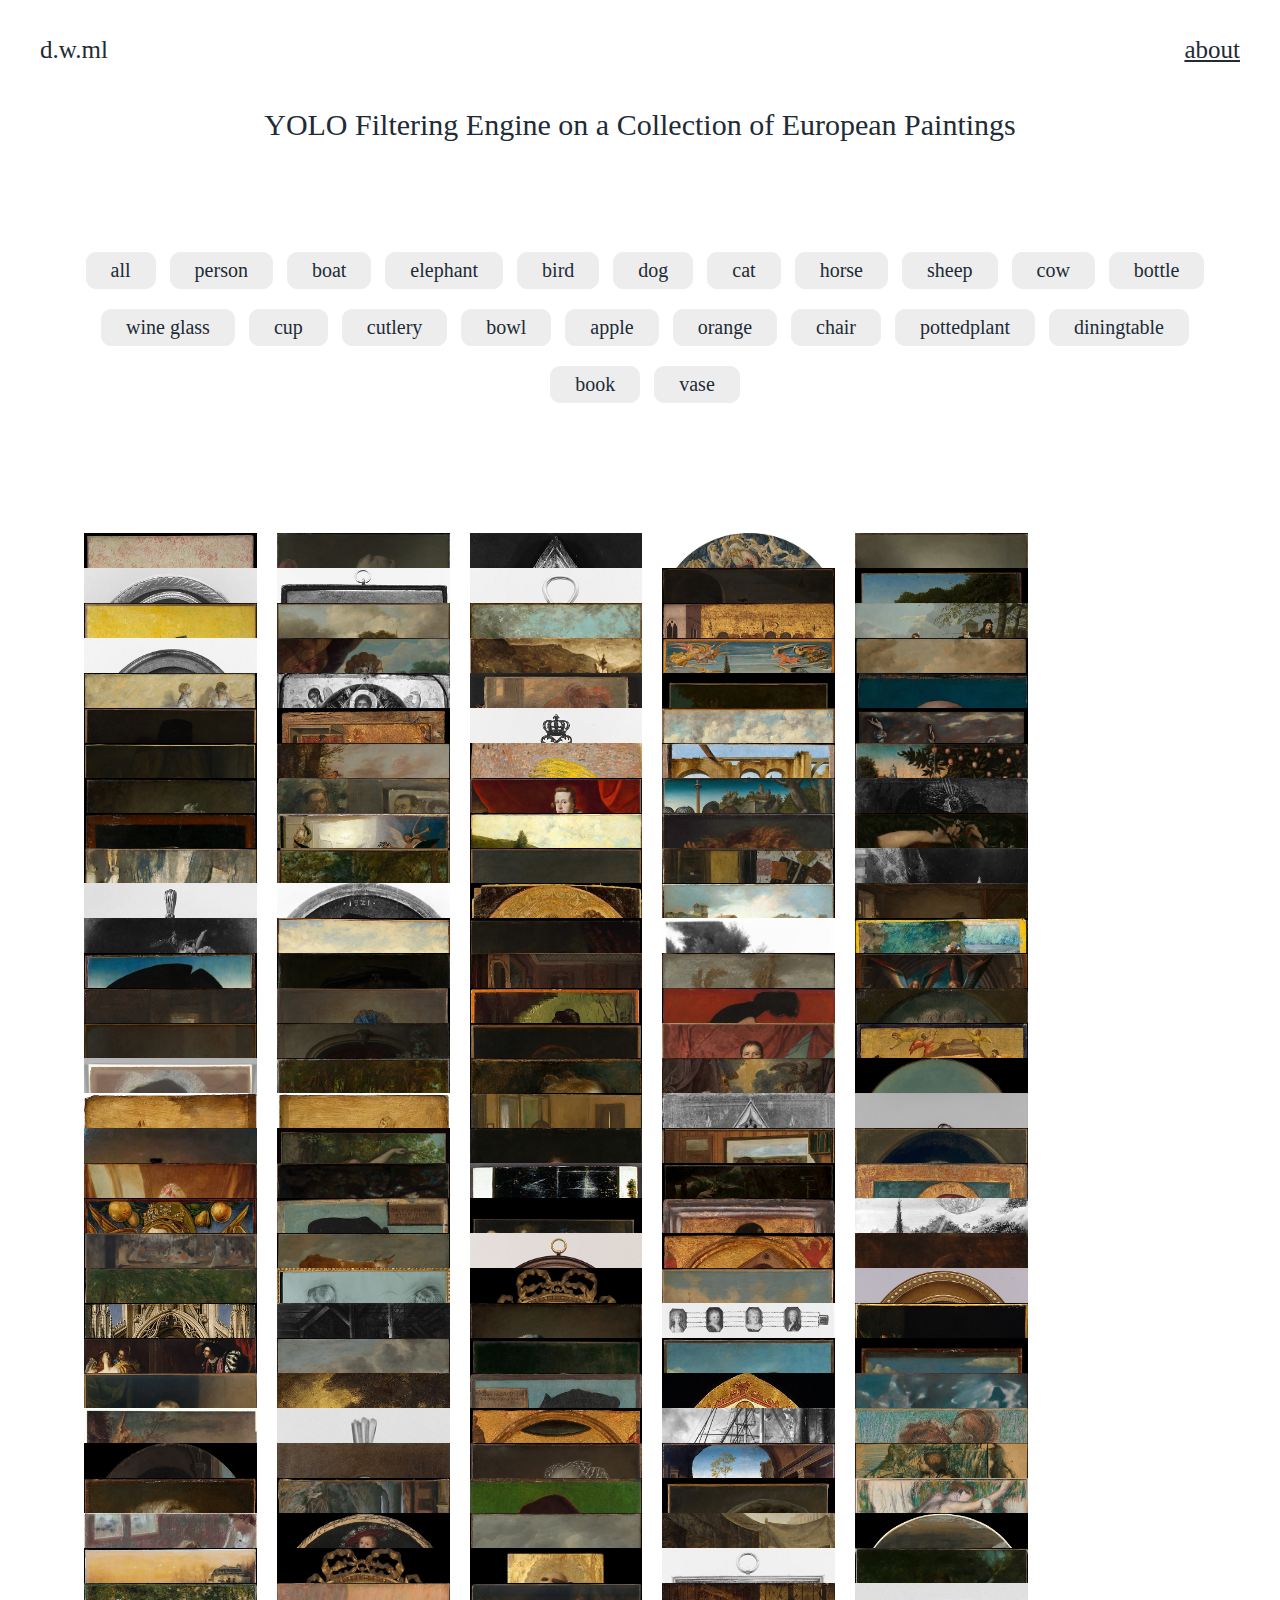
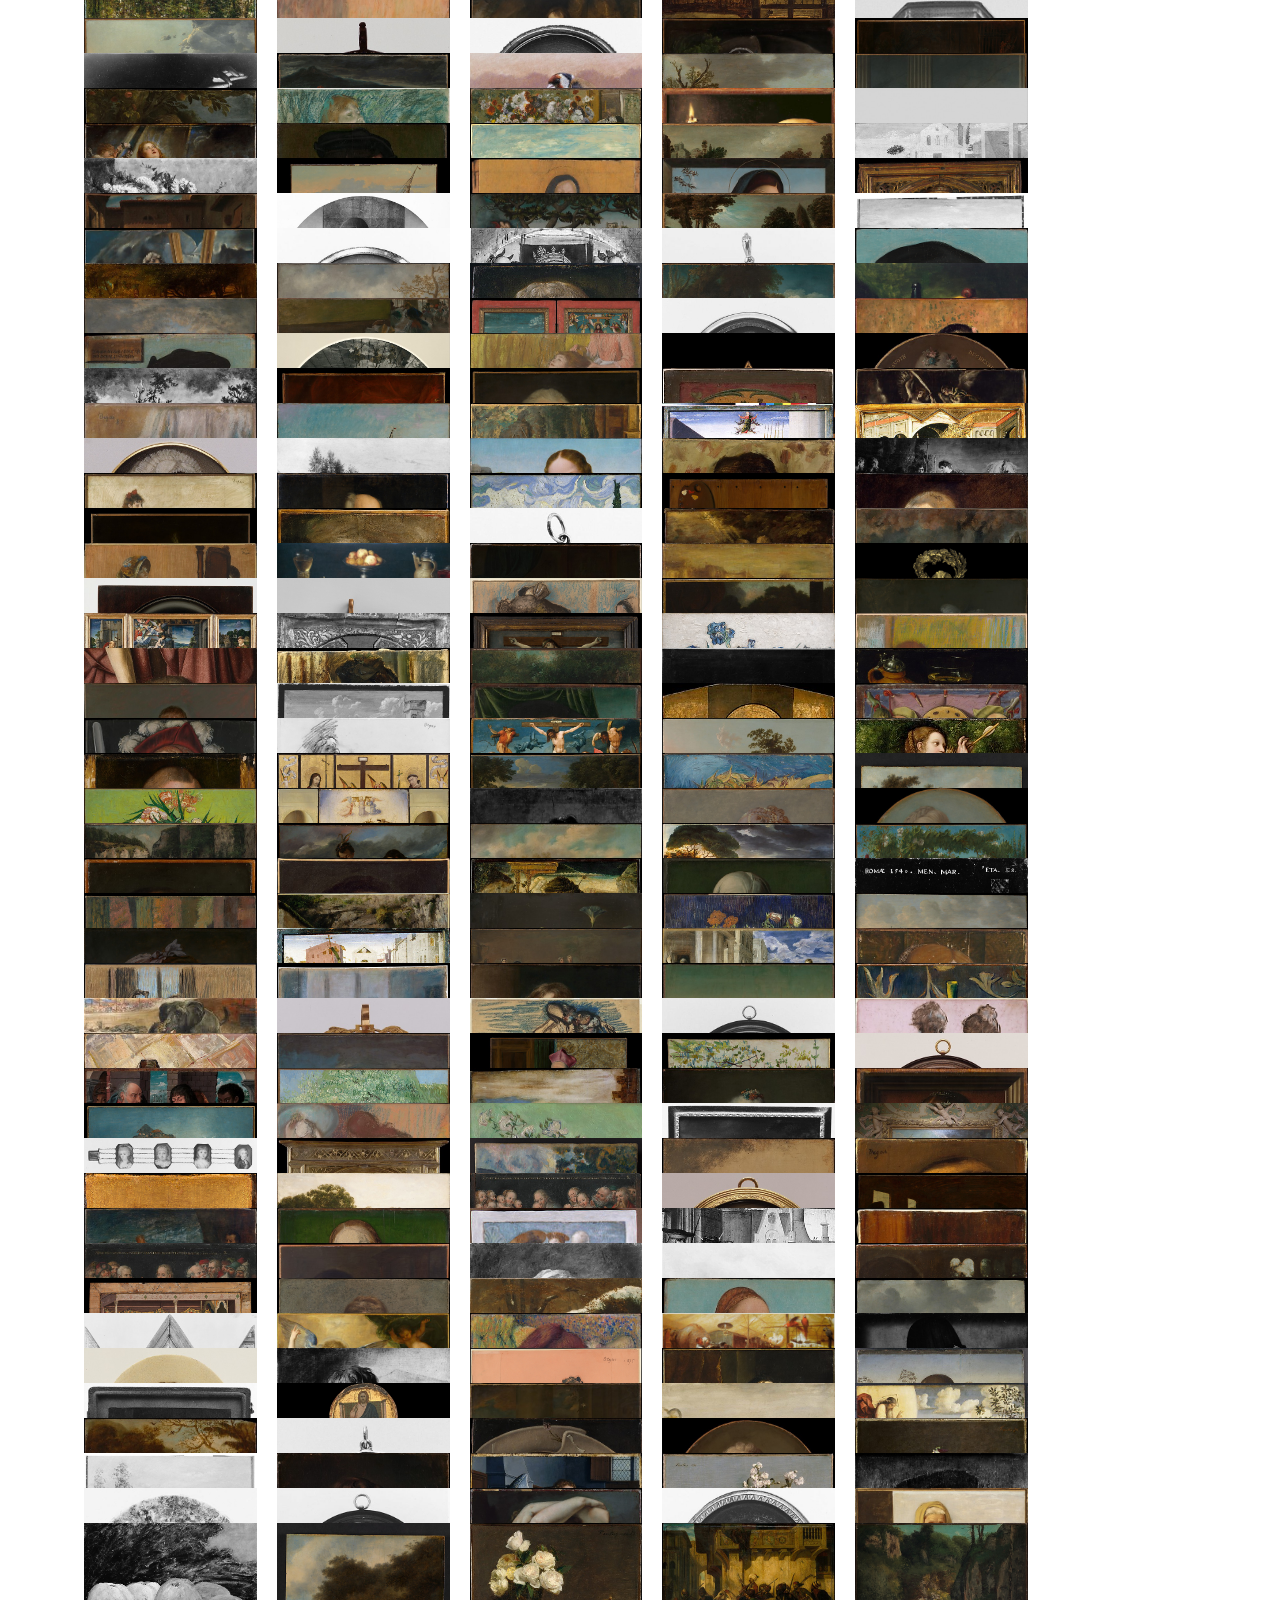
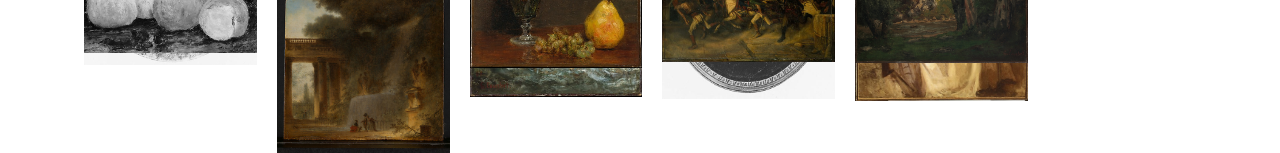
==== index.html @ 04e468dc "Update index.html" ====
<!DOCTYPE html>
<html lang="en">
  <head>
    <meta charset="UTF-8" />
    <meta name="viewport" content="width=device-width, initial-scale=1.0" />
    <meta http-equiv="X-UA-Compatible" content="ie=edge" />
    <link rel="stylesheet" type="text/css" href="css/style.css">
    <script src="https://ajax.googleapis.com/ajax/libs/jquery/1.7.1/jquery.min.js"></script> 
    <title>dwml</title>
  </head>
  <body>

    <div class="Nav">

      <div id="Logo">

        <a href="index.html">d.w.ml</a>

      </div>


      <div id="About">

        <a href="index.html">about</a>

      </div>
            
    </div>

    <div class='Header'>

      <!-- <img src="imgs/dog.png"> -->
      <h1>YOLO Filtering Engine on a Collection of European Paintings</h1>
      
    </div>



    

    <div class='containter'>



      <div class="button-group filter-button-group">

        <button class=button data-filter="*">all</button>
        <button class=button data-filter=".person">person</button>
        <button class=button data-filter=".boat">boat</button>
        <button class=button data-filter=".elephant">elephant</button>
        <button class=button data-filter=".bird">bird</button>
        <button class=button data-filter=".dog">dog</button>
        <button class=button data-filter=".cat">cat</button>
        <button class=button data-filter=".horse">horse</button>
        <button class=button data-filter=".sheep">sheep</button>
        <button class=button data-filter=".cow">cow</button>
        <button class=button data-filter=".bottle">bottle</button>
        <button class=button data-filter=".wine-glass">wine glass</button>
        <button class=button data-filter=".cup">cup</button>
        <button class=button data-filter=".cutlery">cutlery</button>

        <button class=button data-filter=".bowl">bowl</button>

        <button class=button data-filter=".apple">apple</button>

        <button class=button data-filter=".orange">orange</button>

        <button class=button data-filter=".chair">chair</button>

        <button class=button data-filter=".pottedplant">pottedplant</button>

        <button class=button data-filter=".diningtable">diningtable</button>

        <button class=button data-filter=".book">book</button>

        <button class=button data-filter=".vase">vase</button>
      
      </div>

      <div class = 'grid'>


      </div>
    
    </div>
    






  <script type="text/javascript" src="js/image_analyzed.js"></script>
  <script type="text/javascript" src="js/script.js"></script>
  <script type="text/javascript" src="js/isotope.pkgd.js"></script>
  <script>
    
    // init Isotope
      var $grid = $('.grid').isotope({
        itemSelector: '.grid-item',
        layoutMode: 'fitRows'
      });
    // filter items on button click

      $('.filter-button-group').on( 'click', 'button', function() {
        var filterValue = $(this).attr('data-filter');
        $grid.isotope({ filter: filterValue });
        });

</script>

<script type="text/javascript">
  
  setTimeout(function() {
   // trigger a click on the "all" button
  }, 100);

</script>


  </body>
</html>
---- css/style.css ----
body{
	display: inline-block;
    margin-left: 5%;
    margin-right: 5%;
    text-align: center;
}


.Nav {

  position: absolute;
  left: 0px;
  top: 0px;
  right: 0px;
  width: 100%;
  display:grid;
  grid-template-columns: 1fr 1fr;
  grid-template-rows: 100px;
  /*border: 1px solid #212b36;*/
  background-color: rgb(255, 255, 255, .50);
  z-index: 2;
} 


	#Logo {
  
	    text-align: left;
	    font-size: 25px;
	    line-height: 50px;
	    font-family: Apercu Mono;
	    font-weight: 300;
	    padding-top: 25px;
	    padding-left: 40px;
		/*border: 1px solid #212b36;	*/
	    }

	#Logo a {

		text-decoration: none;
		color: #212b36;
	}

	#About {

	    text-align: right;
	    font-size: 25px;
	    line-height: 50px;
	    font-family: Apercu Mono;
	    font-weight: 300;
	    padding-top: 25px;
	    padding-right: 40px;
		/*border: 1px solid #212b36;*/	
	    }


	#About a {

		color: #212b36;
	}



.Header{
	margin-top: 100px;
	margin-bottom: 50px;

}

h1{
	
	font-size:30px;
	font-family: Apercu Mono;
	font-weight: 300;
	color: #212b36;
}


.button-group{
/*	margin-left: 5px;
	margin-right: 5px;*/
	margin-top: 100px;
	margin-bottom: 100px;
}

.button{ 
	margin-left: 10px;
	margin-bottom: 10px;
	margin-bottom: 10px;
	margin-top: 10px;
	background:#ededed;
	/*background-color:#ededed;*/
	border-radius:10px;
	border:1px solid #ededed;
	display:inline-block;
	color: #212b36;
	font-family:Apercu Mono;
	font-size:20px;
	font-weight: 400;
	padding:6px 24px;
	text-decoration:none;
}
.button:hover {
	background:#212b36;
	/*background-color:#212b36;*/
	color: #ededed;
}
.button:active {
	position:relative;
	top:1px;
}


.nav{
	height: 10%;
}

.grid{
	margin-bottom: 100px;
}

.grid-item{

	width: 15%;
	margin-top:20px;
	margin-bottom: 15px;
	margin-left: 20px;
}
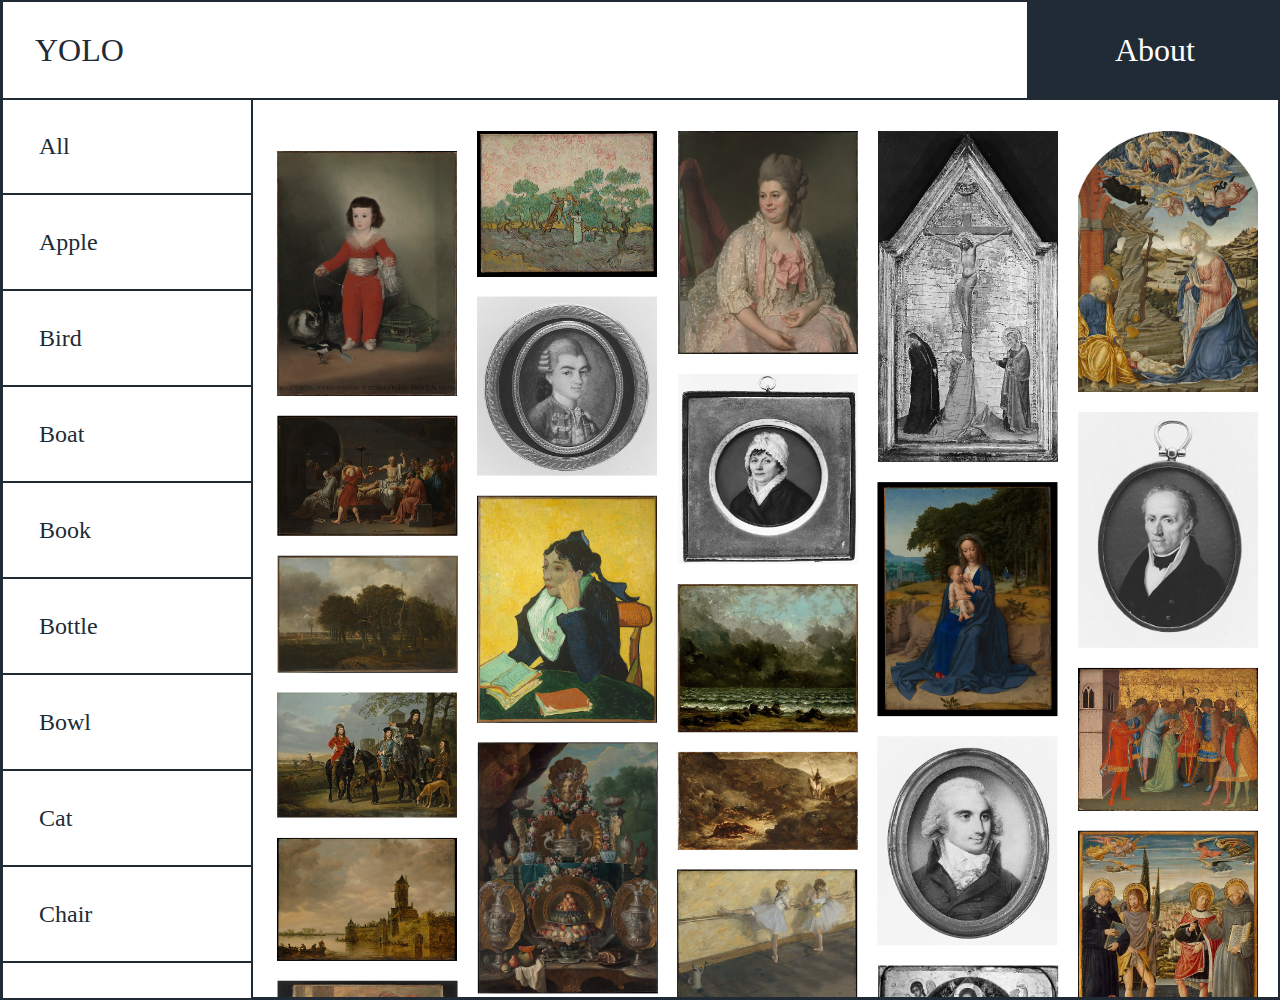
==== commit 9c3eeb13: "design_update" ====
--- a/index.html
+++ b/index.html
@@ -1,104 +1,123 @@
 <!DOCTYPE html>
+
 <html lang="en">
   <head>
     <meta charset="UTF-8" />
     <meta name="viewport" content="width=device-width, initial-scale=1.0" />
     <meta http-equiv="X-UA-Compatible" content="ie=edge" />
-    <link rel="stylesheet" type="text/css" href="css/style.css">
+    <link rel="stylesheet" type="text/css" href="css/web.css">
     <script src="https://ajax.googleapis.com/ajax/libs/jquery/1.7.1/jquery.min.js"></script> 
-    <title>dwml</title>
+    <title>YOLO</title>
+
+  <script type="text/javascript">
+    setTimeout("CallButton()",300)
+    function CallButton()
+      {
+        document.getElementById("ButtonAll").click();   
+      }
+  </script>
+
+
   </head>
+
   <body>
+    
 
+  <div class="container">
+
+    
     <div class="Nav">
 
       <div id="Logo">
 
-        <a href="index.html">d.w.ml</a>
+        <a href="web.html">YOLO</a>
+
+      </div>
+
+      <div id="About">
+
+        <a href="web.html">About</a>
+
+          </div>
+
+      
+      
+    </div>
+
+
+    <div class="columns">
+      
+      <div class="col col-1">
+        
+        <div class="button-group filter-button-group">
+
+              <button class="button" id="ButtonAll" data-filter="*">All</button>
+              <button class="button" data-filter=".apple">Apple</button>
+              <button class="button" data-filter=".bird">Bird</button>
+              <button class="button" data-filter=".boat">Boat</button>
+              <button class="button" data-filter=".book">Book</button>
+              <button class="button" data-filter=".bottle">Bottle</button>
+              <button class="button" data-filter=".bowl">Bowl</button>
+              <button class="button" data-filter=".cat">Cat</button>
+              <button class="button" data-filter=".chair">Chair</button>
+              <button class="button" data-filter=".cow">Cow</button>
+              <button class="button" data-filter=".cup">Cup</button>
+              <button class="button" data-filter=".cutlery">Cutlery</button>
+          <button class="button" data-filter=".dog">Dog</button>
+              <button class="button" data-filter=".diningtable">Diningtable</button>
+              <button class="button" data-filter=".wine-glass">Glass</button>
+              <button class="button" data-filter=".horse">Horse</button>
+              <button class="button" data-filter=".orange">Orange</button>
+              <button class="button" data-filter=".person">Person</button>
+              <button class="button" data-filter=".pottedplant">Pottedplant</button>
+              <button class="button" data-filter=".sheep">Sheep</button>
+              <button class="button" data-filter=".vase">Vase</button>
+              
+              
+              
+
+              
+            </div>
+
+      </div>
+
+      <div class="col col-2">
+        
+        <div class ='grid'>
+          
+          <div class="grid-sizer"></div>
+            <div class="gutter-sizer"></div>
+            <div class="grid-item"></div>
+
+        </div>
+
+
 
       </div>
 
 
-      <div id="About">
-
-        <a href="index.html">about</a>
-
-      </div>
-            
     </div>
-
-    <div class='Header'>
-
-      <!-- <img src="imgs/dog.png"> -->
-      <h1>YOLO Filtering Engine on a Collection of European Paintings</h1>
       
-    </div>
 
 
-
-    
-
-    <div class='containter'>
-
-
-
-      <div class="button-group filter-button-group">
-
-        <button class=button data-filter="*">all</button>
-        <button class=button data-filter=".person">person</button>
-        <button class=button data-filter=".boat">boat</button>
-        <button class=button data-filter=".elephant">elephant</button>
-        <button class=button data-filter=".bird">bird</button>
-        <button class=button data-filter=".dog">dog</button>
-        <button class=button data-filter=".cat">cat</button>
-        <button class=button data-filter=".horse">horse</button>
-        <button class=button data-filter=".sheep">sheep</button>
-        <button class=button data-filter=".cow">cow</button>
-        <button class=button data-filter=".bottle">bottle</button>
-        <button class=button data-filter=".wine-glass">wine glass</button>
-        <button class=button data-filter=".cup">cup</button>
-        <button class=button data-filter=".cutlery">cutlery</button>
-
-        <button class=button data-filter=".bowl">bowl</button>
-
-        <button class=button data-filter=".apple">apple</button>
-
-        <button class=button data-filter=".orange">orange</button>
-
-        <button class=button data-filter=".chair">chair</button>
-
-        <button class=button data-filter=".pottedplant">pottedplant</button>
-
-        <button class=button data-filter=".diningtable">diningtable</button>
-
-        <button class=button data-filter=".book">book</button>
-
-        <button class=button data-filter=".vase">vase</button>
-      
-      </div>
-
-      <div class = 'grid'>
-
-
-      </div>
-    
-    </div>
-    
-
-
-
-
-
+  </div>
+  
 
   <script type="text/javascript" src="js/image_analyzed.js"></script>
-  <script type="text/javascript" src="js/script.js"></script>
-  <script type="text/javascript" src="js/isotope.pkgd.js"></script>
-  <script>
+    <script type="text/javascript" src="js/script.js"></script>
+    <script type="text/javascript" src="js/isotope.pkgd.js"></script>
+    <script>
     
     // init Isotope
       var $grid = $('.grid').isotope({
-        itemSelector: '.grid-item',
-        layoutMode: 'fitRows'
+
+      masonry: {
+      columnWidth: '.grid-sizer',
+      gutter: '.gutter-sizer'
+    },
+    itemSelector: '.grid-item',
+    percentPosition: true
+
       });
     // filter items on button click
 
@@ -107,16 +126,18 @@
         $grid.isotope({ filter: filterValue });
         });
 
-</script>
+  </script>
 
-<script type="text/javascript">
+  <script type="text/javascript">
   
   setTimeout(function() {
    // trigger a click on the "all" button
   }, 100);
 
-</script>
+  </script>
+
 
 
   </body>
-</html>+
+  </html> --- a/css/web.css
+++ b/css/web.css
@@ -0,0 +1,436 @@
+
+
+html, body {
+
+	max-width: 100%;
+	overflow-x: hidden;
+	overflow-y: 100%;
+	font-size: 16px;
+	font-family: Trim;
+	color: #212b36;
+	margin: 0;
+	border: 1px solid #212b36;
+}
+
+
+/*Typography*/
+
+h1 {
+	font-size: 2rem;
+	color: #212b36;
+	/*font-family: Apercu Mono;*/
+	font-weight: 300;
+}
+
+h2 {
+	font-size: 2rem;
+	/*font-family: Apercu Mono;*/
+	font-weight: 300;
+}
+
+a {
+	font-size: 2rem;
+	color: #212b36;
+	/*font-family: Apercu Mono;*/
+	font-weight: 300;
+	text-decoration: none;
+}
+
+
+/*Layout*/
+
+
+.container {
+
+	width: 100%;
+	margin: 0 auto;
+	/*border: 1px solid #212b36;*/
+
+}
+
+.columns {
+
+	display: flex;
+	margin-top: 6rem;
+	height: 100vh;
+
+	/*border: 1px solid #212b36;*/
+}
+
+.col-1, .col-2 {
+
+	flex: 1 auto;
+  	overflow-y: scroll;
+
+}
+
+
+.col-1 {
+
+	width: 20%;
+	border-right: 1px solid #212b36;
+	
+
+}
+
+.col-2 {
+
+	width: 80%;
+	padding-left: 1.5em;
+	padding-top: 2em;
+	padding-bottom: 2em;
+	border-top: 1px solid #212b36;
+	overflow: auto;
+	border-bottom: 1px solid #212b36;
+
+	/*border: 1px solid #212b36;*/
+
+}
+
+
+/* Navigation*/
+
+.Nav {
+
+	display:grid;
+  	grid-template-columns: 8fr 2fr;
+  	width: 100%;
+	height: 6em;
+	line-height: 6em;
+  	border-bottom: 2px solid #212b36;
+  	border-top: 2px solid #212b36;
+  	border-left: 1px solid #212b36;
+  	position: fixed;
+  	top: 0; /* Position the navbar at the top of the page */
+  	width: 100%; /* Full width */
+  	background: white;
+  	z-index: 2;
+
+}
+
+#Logo {
+
+text-align: left;
+padding-left: 2em;
+/*border: 1px solid #212b36;*/
+}
+
+#About {
+
+	text-align: center;
+	background:#212b36;
+	height: 6em;
+}
+
+#About a {
+
+	color:white;
+}
+
+
+/*Picture Grid*/
+
+
+.grid-sizer {
+
+	width: 18%;
+
+}
+
+.grid-item {
+
+	width: 18%;
+	margin-bottom: 2%;
+}
+
+
+.gutter-sizer { 
+
+	width: 2%; 
+
+}
+
+.button {
+
+	display: block;
+	width: 100%;
+	height:6rem;
+	font-size: 1.5rem;
+	background: none;
+	color: #212b36;
+	/*padding-top: 1.25em;
+	padding-bottom: 1.25em;*/
+	padding-left: 1.5em;
+	text-align: left;
+	border: 1px solid #212b36;
+	font-family: Trim;
+
+}
+
+
+.button:hover{
+
+	background: #212b36;
+	color:white;
+
+}
+
+.button:focus{
+
+	background: #212b36;
+	color:white;
+	outline: 0;
+}
+
+
+
+
+/* 	TABLET 	*/
+
+
+@media only screen and (max-width: 1100px) {
+
+
+.container {
+	
+	width:100%;
+
+}
+
+.Nav {
+
+	display:grid;
+  	grid-template-columns: 7fr 3fr;
+	height: 5em;
+	line-height: 5em;
+  	border-bottom: 2px solid #212b36;
+  	border-top: 2px solid #212b36;
+  	border-left: 1px solid #212b36;
+  	position: fixed;
+  	top: 0; /* Position the navbar at the top of the page */
+  	width: 100%; /* Full width */
+  	background: white;
+  	z-index: 2;
+
+}
+
+
+
+
+.columns {
+
+	display: flex;
+	flex-direction: column;
+  	flex-wrap: nowrap;
+  	overflow-x: none;
+  	width: 100%;
+  	margin-top: 5rem;
+  	border:none;
+}
+
+/*.col-1, .col-2 {
+
+	flex: 1;
+	width: 100%;
+	border:none;
+
+}*/
+
+
+.col-1 {
+
+	width:100%;
+	height: 11rem;
+	background: #F0F0F0;
+	border: 1px solid #212b36;
+	flex:none;
+
+}
+
+.col-2 {
+
+	width:100%;
+	padding-top: 3%;
+	padding-left: 3%;
+	border-left: 1px solid #212b36;
+	overflow: none;
+
+}
+
+.button-group{
+
+	display: grid;
+ 	grid-template-columns: repeat(11, 200px);
+  	grid-template-rows: 4rem 4rem;
+  	grid-row-gap: 1rem;
+  	grid-column-gap: 1rem;
+  	padding-top: 1rem;
+  	padding-left: 1rem;
+  	padding-right: 1rem;
+  	overflow-x: scroll;
+
+}
+
+a {
+	font-size: 1.5rem;
+	color: #212b36;
+	/*font-family: Apercu Mono;*/
+	font-weight: 300;
+	text-decoration: none;
+}
+
+#About {
+
+	height: 5em;
+}
+
+
+/*Picture Grid*/
+
+
+.grid-sizer {
+
+	width: 22%;
+
+}
+
+.grid-item {
+
+	width: 22%;
+	margin-bottom: 2%;
+}
+
+
+.gutter-sizer { 
+
+	width: 2%; 
+
+}
+
+
+
+.button {
+
+	display: inline-block;
+	width: 100%;
+	height: 4rem;
+	font-size: 1.25rem;
+	background:white;
+	border: 2px solid #212b36;
+	text-align: center;
+	padding:0;
+
+}
+
+
+
+}
+
+
+@media only screen and (max-width: 500px) {
+
+
+.Nav {
+
+	display:grid;
+  	grid-template-columns: 6fr 4fr;
+	height: 4em;
+	line-height: 4em;
+  	border-bottom: 2px solid #212b36;
+  	border-top: 2px solid #212b36;
+  	border-left: 1px solid #212b36;
+  	position: fixed;
+  	top: 0; /* Position the navbar at the top of the page */
+  	width: 100%; /* Full width */
+  	background: white;
+  	z-index: 2;
+
+}
+
+#About {
+
+	height: 4em;
+}
+
+
+.columns {
+
+  	margin-top: 4rem;
+  	
+}
+
+.col-1 {
+
+	width:100%;
+	height: 5rem;
+	background: #F0F0F0;
+	border: 1px solid #212b36;
+	flex:none;
+
+}
+
+.col-2 {
+
+	width:100%;
+	padding-top: 4%;
+	padding-left: 4%;
+	border-left: 1px solid #212b36;
+	overflow: none;
+
+}
+
+
+.button-group{
+
+	display: grid;
+ 	grid-template-columns: repeat(22, 150px);
+  	grid-template-rows: 3rem;
+  	grid-column-gap: 1rem;
+  	padding-top: 1rem;
+  	padding-left: 1rem;
+  	padding-right: 1rem;
+  	overflow-x: scroll;
+
+}
+
+
+.button {
+
+	display: inline-block;
+	width: 100%;
+	height: 3rem;
+	font-size: 1.25rem;
+	background:white;
+	border: 2px solid #212b36;
+	text-align: center;
+	padding:0;
+
+}
+
+
+/*Picture Grid*/
+
+
+.grid-sizer {
+
+	width: 44%;
+
+}
+
+.grid-item {
+
+	width: 44%;
+	margin-bottom: 4%;
+}
+
+
+.gutter-sizer { 
+
+	width: 4%; 
+
+}
+
+
+}
+
+
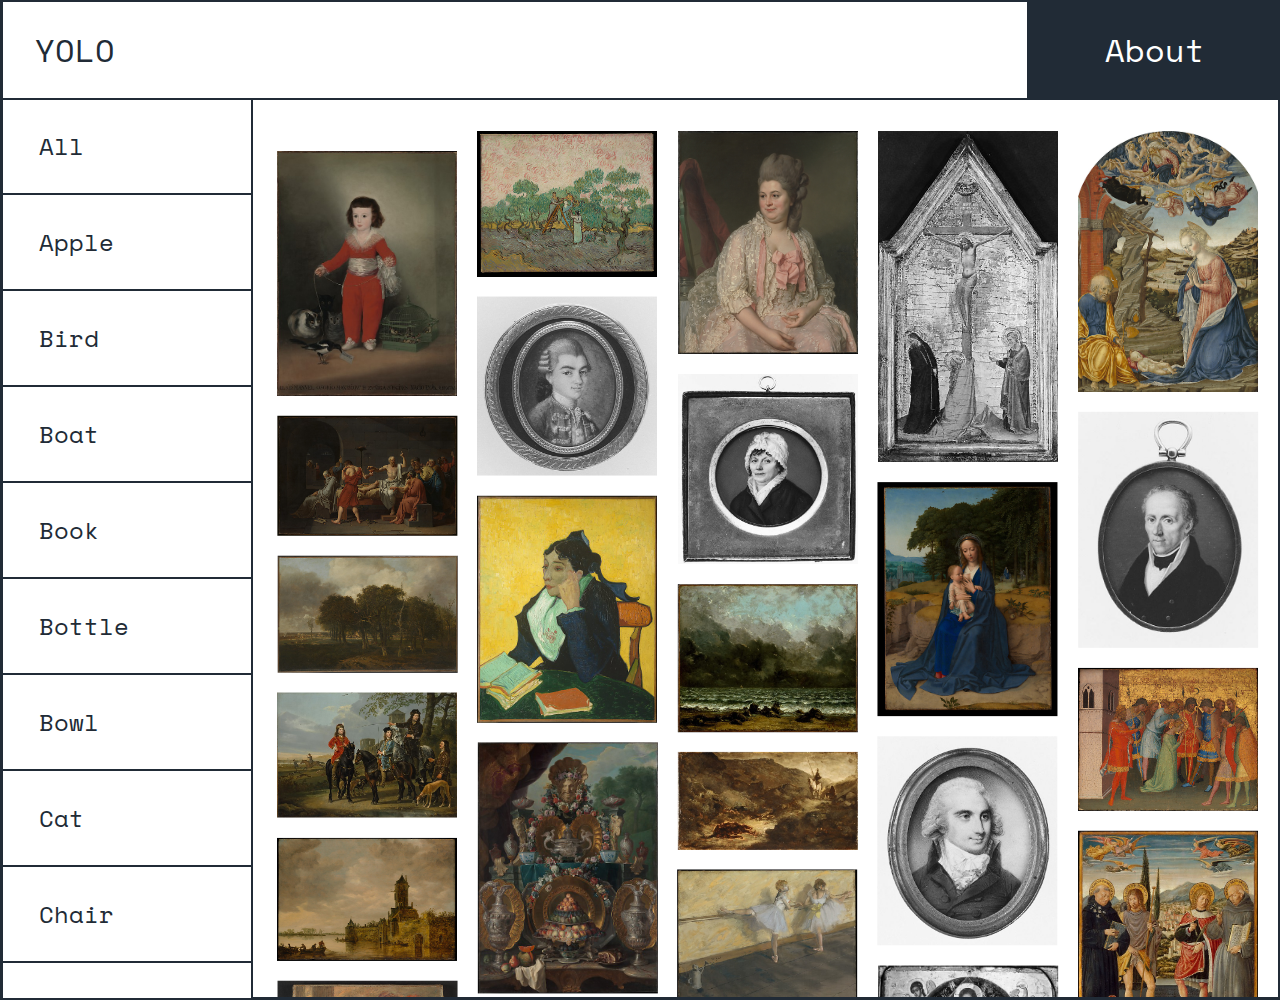
==== commit 9e04435b: "font_update" ====
--- a/index.html
+++ b/index.html
@@ -5,6 +5,12 @@
     <meta charset="UTF-8" />
     <meta name="viewport" content="width=device-width, initial-scale=1.0" />
     <meta http-equiv="X-UA-Compatible" content="ie=edge" />
+
+    <!-- Fonts -->
+
+    <link href="https://fonts.googleapis.com/css2?family=Space+Mono&display=swap" rel="stylesheet">
+    <link href="https://fonts.googleapis.com/css2?family=B612+Mono&display=swap" rel="stylesheet">
+
     <link rel="stylesheet" type="text/css" href="css/web.css">
     <script src="https://ajax.googleapis.com/ajax/libs/jquery/1.7.1/jquery.min.js"></script> 
     <title>YOLO</title>
--- a/css/web.css
+++ b/css/web.css
@@ -6,7 +6,7 @@
 	overflow-x: hidden;
 	overflow-y: 100%;
 	font-size: 16px;
-	font-family: Trim;
+	font-family: 'Space Mono', monospace;
 	color: #212b36;
 	margin: 0;
 	border: 1px solid #212b36;
@@ -19,20 +19,20 @@
 	font-size: 2rem;
 	color: #212b36;
 	/*font-family: Apercu Mono;*/
-	font-weight: 300;
+	font-weight: 400;
 }
 
 h2 {
 	font-size: 2rem;
 	/*font-family: Apercu Mono;*/
-	font-weight: 300;
+	font-weight: 400;
 }
 
 a {
 	font-size: 2rem;
 	color: #212b36;
 	/*font-family: Apercu Mono;*/
-	font-weight: 300;
+	font-weight: 400;
 	text-decoration: none;
 }
 
@@ -163,7 +163,7 @@
 	padding-left: 1.5em;
 	text-align: left;
 	border: 1px solid #212b36;
-	font-family: Trim;
+	font-family: 'Space Mono', monospace;
 
 }
 
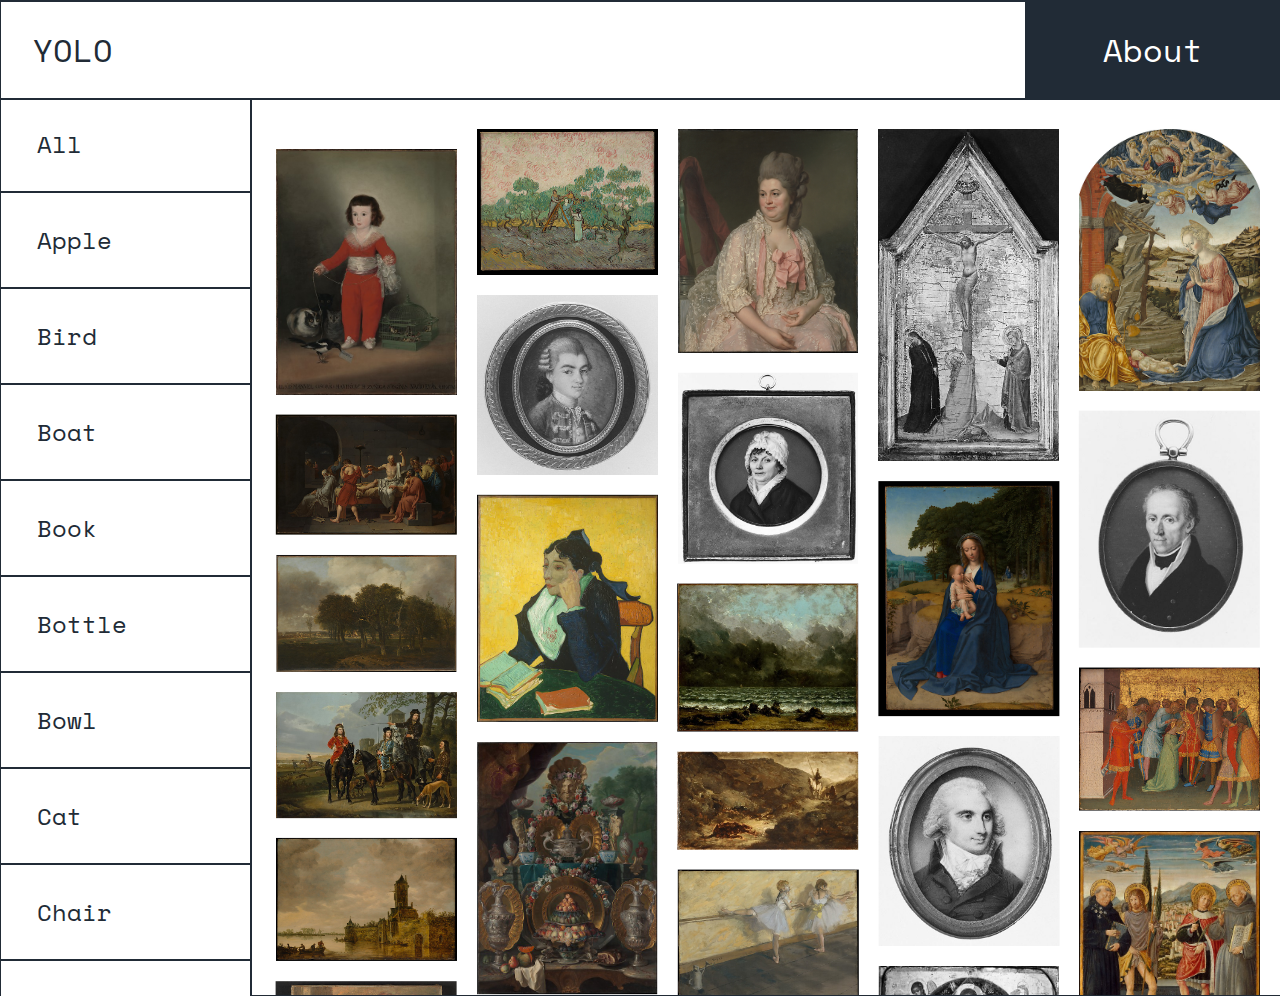
==== commit 41579942: "about page" ====
--- a/index.html
+++ b/index.html
@@ -16,7 +16,7 @@
     <title>YOLO</title>
 
   <script type="text/javascript">
-    setTimeout("CallButton()",300)
+    setTimeout("CallButton()",750)
     function CallButton()
       {
         document.getElementById("ButtonAll").click();   
@@ -42,7 +42,7 @@
 
       <div id="About">
 
-        <a href="web.html">About</a>
+        <a href="about.html">About</a>
 
           </div>
 
--- a/css/web.css
+++ b/css/web.css
@@ -3,13 +3,14 @@
 html, body {
 
 	max-width: 100%;
+	max-height: 100%;
 	overflow-x: hidden;
-	overflow-y: 100%;
+	/*overflow-y: 100%*/;
 	font-size: 16px;
 	font-family: 'Space Mono', monospace;
 	color: #212b36;
 	margin: 0;
-	border: 1px solid #212b36;
+	/*border: 1px solid #212b36;*/
 }
 
 
@@ -37,6 +38,20 @@
 }
 
 
+p {
+	font-size: 1.5rem;
+	color: #212b36;
+	/*font-family: Apercu Mono;*/
+	font-weight: 400;
+}
+
+p a {
+	font-size: 1em;
+	text-decoration: underline;
+}
+
+
+
 /*Layout*/
 
 
@@ -44,6 +59,7 @@
 
 	width: 100%;
 	margin: 0 auto;
+	height: 100%
 	/*border: 1px solid #212b36;*/
 
 }
@@ -128,6 +144,21 @@
 }
 
 
+/* About */
+
+.text{ 
+
+	height: 100%;
+	padding-left: 14rem;
+	padding-right: 14rem;
+	padding-bottom: 8rem;
+	padding-top: 14rem;
+  	
+
+ }
+
+
+
 /*Picture Grid*/
 
 
@@ -285,6 +316,26 @@
 }
 
 
+/*About*/
+
+.text{ 
+
+	padding-left: 8rem;
+	padding-right: 8rem;
+	padding-bottom: 3rem;
+	padding-top: 10rem;
+
+ }
+
+p {
+	font-size: 1.5rem;
+	color: #212b36;
+	/*font-family: Apercu Mono;*/
+	font-weight: 400;
+	border: none;
+}
+
+
 /*Picture Grid*/
 
 
@@ -353,6 +404,27 @@
 }
 
 
+/*About*/
+
+.text{ 
+
+	padding-left: 4rem;
+	padding-right: 4rem;
+	padding-bottom: 2rem;
+	padding-top: 7rem;
+
+ }
+
+p {
+	font-size: 1rem;
+	color: #212b36;
+	/*font-family: Apercu Mono;*/
+	font-weight: 400;
+	border: none;
+}
+
+
+
 .columns {
 
   	margin-top: 4rem;
